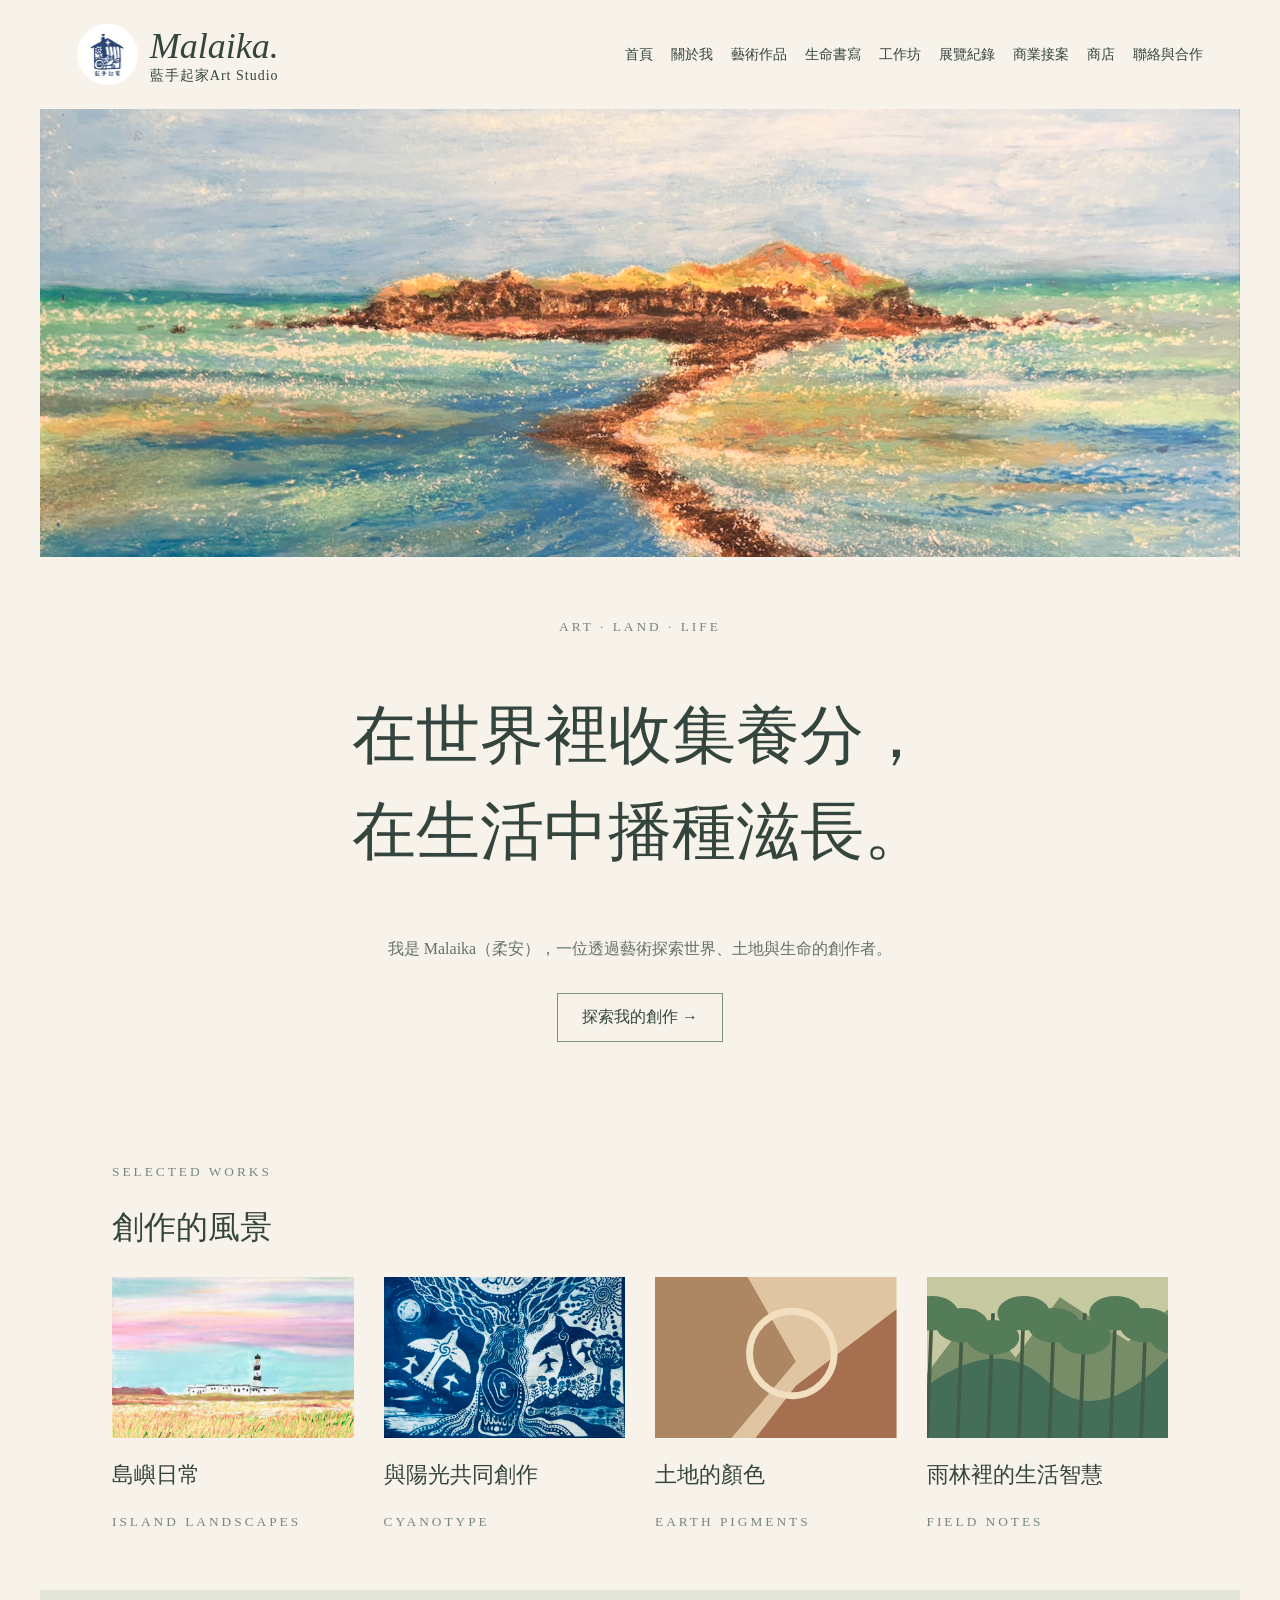
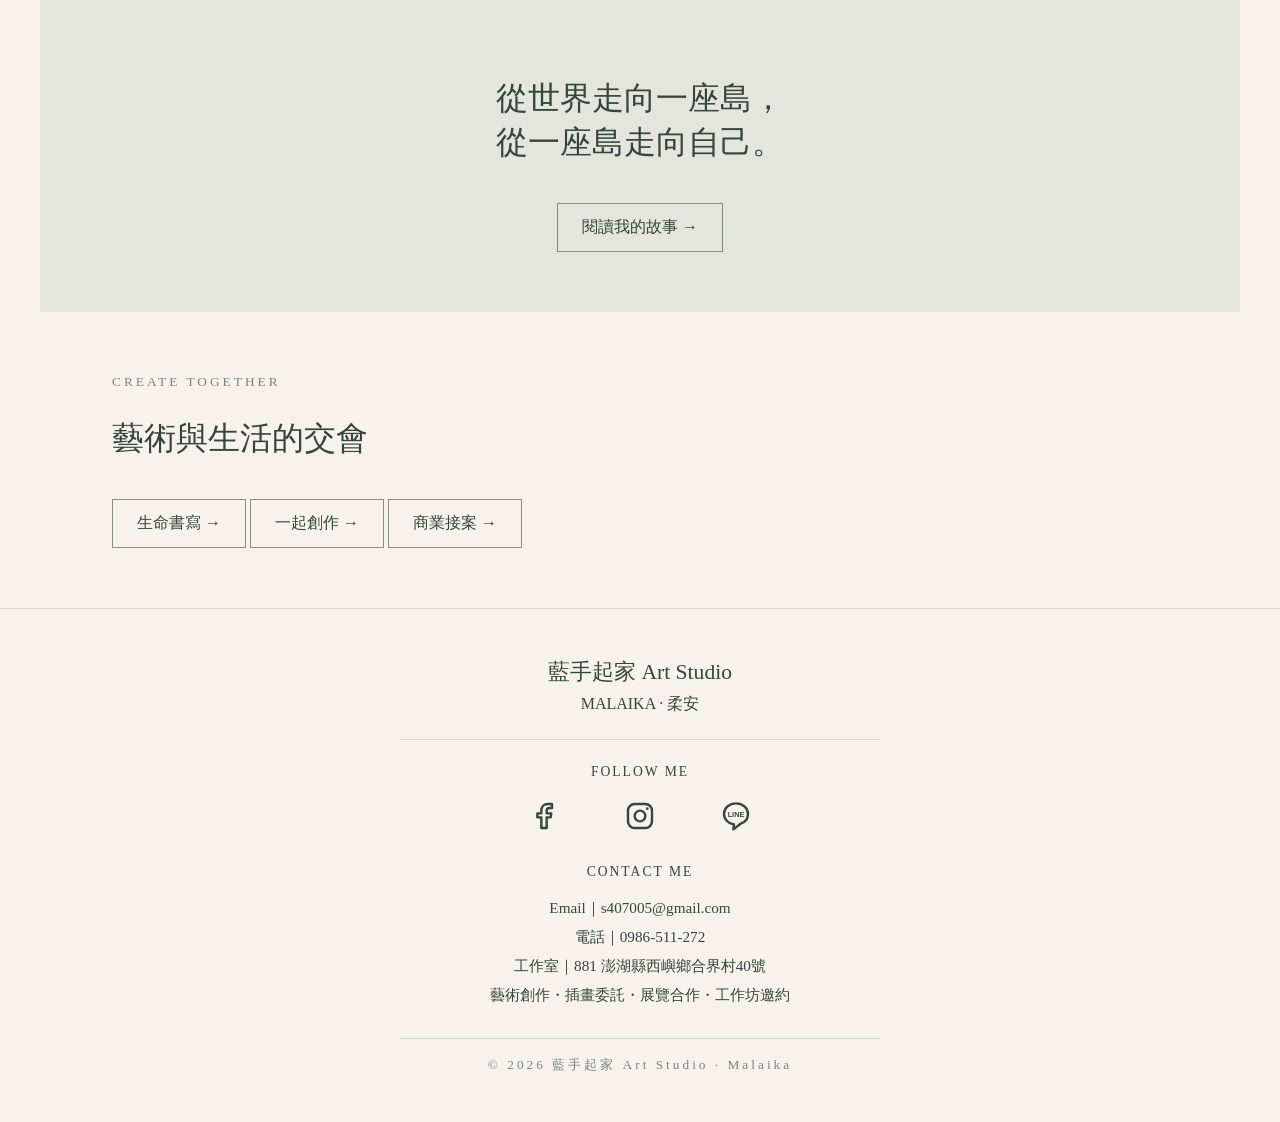
==== index.html @ ec592821 "Align footer social icons and unify outline styling" ====
<!doctype html><html lang="zh-Hant"><meta charset="utf-8"><meta name="viewport" content="width=device-width,initial-scale=1"><title>藍手起家Art Studio｜Malaika 柔安</title><link rel="stylesheet" href="style.css"><header><a class="logo" href="#home" style="display:inline-flex;align-items:center;gap:12px"><span style="width:61px;height:61px;flex:0 0 61px;border-radius:50%;background:white;display:grid;place-items:center"><img alt="藍手起家 Logo" src="[data-uri]" style="width:36px;height:47px;object-fit:contain;border-radius:0;display:block;font-size:0"></span><span>Malaika.<span style="display:block;font-size:14px;font-style:normal;letter-spacing:1px">藍手起家Art Studio</span></span></a><nav id="nav"></nav></header><main id="main"></main><footer style="text-align:center;padding:48px 20px;color:#34463e"><div style="font-size:1.35rem">藍手起家 Art Studio</div><div style="margin:8px 0 24px">MALAIKA · 柔安</div><div style="border-top:1px solid #d5d8cf;max-width:480px;margin:0 auto 24px"></div><div style="letter-spacing:2px;font-size:.85rem">FOLLOW ME</div><div style="display:grid;grid-template-columns:repeat(3,minmax(0,84px));justify-content:center;align-items:center;gap:12px;margin:12px auto 24px"><a href="https://www.facebook.com/traveler.painter" target="_blank" rel="noopener noreferrer" aria-label="Facebook" title="Facebook" style="color:inherit;display:flex;align-items:center;justify-content:center;box-sizing:border-box;width:100%;height:48px;padding:8px"><svg width="32" height="32" viewBox="0 0 24 24" aria-hidden="true" style="display:block;flex:none"><path d="M14 21v-8h3l.5-3H14V8c0-1 .4-2 2-2h2V3h-3c-3 0-5 2-5 5v2H7v3h3v8z" fill="none" stroke="currentColor" stroke-width="1.8" stroke-linejoin="round"/></svg></a><a href="https://www.instagram.com/roann_chen/" target="_blank" rel="noopener noreferrer" aria-label="Instagram" title="Instagram" style="color:inherit;display:flex;align-items:center;justify-content:center;box-sizing:border-box;width:100%;height:48px;padding:8px"><svg width="32" height="32" viewBox="0 0 24 24" aria-hidden="true" style="display:block;flex:none"><rect x="3" y="3" width="18" height="18" rx="5" fill="none" stroke="currentColor" stroke-width="1.8"/><circle cx="12" cy="12" r="4" fill="none" stroke="currentColor" stroke-width="1.8"/><circle cx="17.5" cy="6.5" r="1" fill="currentColor"/></svg></a><a href="https://lin.ee/wRnFi2y" target="_blank" rel="noopener noreferrer" aria-label="LINE" title="LINE" style="color:inherit;display:flex;align-items:center;justify-content:center;box-sizing:border-box;width:100%;height:48px;padding:8px"><svg width="32" height="32" viewBox="0 0 24 24" aria-hidden="true" style="display:block;flex:none"><path d="M21 10.5c0-4.4-4-8-9-8s-9 3.6-9 8c0 4 3.3 7.3 7.5 7.9L10 22l5.5-4.2c3.3-1.2 5.5-4 5.5-7.3Z" fill="none" stroke="currentColor" stroke-width="1.8" stroke-linejoin="round"/><text x="12" y="12.5" text-anchor="middle" font-size="5.5" font-family="Arial,sans-serif" font-weight="bold" fill="currentColor">LINE</text></svg></a></div><div style="letter-spacing:2px;font-size:.85rem;margin-bottom:14px">CONTACT ME</div><div style="line-height:1.9;font-size:.95rem;overflow-wrap:anywhere">Email｜<a style="color:inherit" href="mailto:s407005@gmail.com">s407005@gmail.com</a><br>電話｜<a style="color:inherit" href="tel:+886986511272">0986-511-272</a><br>工作室｜881 澎湖縣西嶼鄉合界村40號<br>藝術創作・插畫委託・展覽合作・工作坊邀約</div><div style="border-top:1px solid #d5d8cf;max-width:480px;margin:28px auto 16px"></div><small>© 2026 藍手起家 Art Studio · Malaika</small></footer><dialog id="viewer"><div class="controls"><button onclick="showPainting(currentPainting-1)">← 上一幅</button><span id="counter"></span><button onclick="showPainting(currentPainting+1)">下一幅 →</button><button onclick="document.getElementById('viewer').close()">關閉 ×</button></div><img id="largePainting" alt="島嶼日常作品"></dialog><script src="content.js"></script><script>

const pages={home:'首頁',about:'關於我',works:'藝術作品',books:'生命書寫',workshops:'工作坊',projects:'展覽紀錄',commercial:'商業接案',shop:'商店',contact:'聯絡與合作'};
let site=null;const seriesData={};const esc=v=>String(v??"").replace(/[&<>"\x27]/g,c=>({"&":"&amp;","<":"&lt;",">":"&gt;",'"':"&quot;","\x27":"&#39;"}[c]));const img=v=>esc(String(v||"").replace(/^\/images\//,"images/"));const paintings=()=>(seriesData[0]?.artworks??site?.artworks)?.filter(a=>a.visible!==false)||islandImages.map((image,i)=>({image,title:i===0?"東吉燈塔":""}));
function art(i){if(seriesData[i]?.cover)return `<img class="island-cover" src="${img(seriesData[i].cover)}" alt="系列封面">`;if(i===0)return `<img class="island-cover" src="${img(paintings()[0]?.image||islandImages[0])}" alt="島嶼日常系列原作：東吉燈塔">`;let b='';if(i===0)b='<rect width="600" height="400" fill="#e4c7a4"/><circle cx="410" cy="105" r="42" fill="#fff0c4"/><path d="M0 180Q160 150 300 180T600 170V400H0Z" fill="#668e99"/><path d="M0 250Q160 205 300 250T600 230V400H0Z" fill="#426d80"/><path d="M0 320Q160 270 300 320T600 300V400H0Z" fill="#24465b"/><path d="M340 200H480M370 225H450M320 260H490M350 295H470" stroke="#e9c49c" stroke-width="6" opacity=".7"/>';if(i===1){b='<rect width="600" height="400" fill="#234b73"/>';for(let k=0;k<8;k++){b+=`<g transform="translate(300 200) rotate(${k*45})" fill="#dce8df"><path d="M0 0Q-20 -80 0 -170" stroke="#dce8df" fill="none" stroke-width="2"/>`;for(let j=1;j<7;j++)b+=`<ellipse cx="-14" cy="${-j*23}" rx="8" ry="22" transform="rotate(-45 -14 ${-j*23})"/><ellipse cx="14" cy="${-j*23}" rx="8" ry="22" transform="rotate(45 14 ${-j*23})"/>`;b+='</g>'}}if(i===2)b='<rect width="600" height="400" fill="#dfc5a2"/><path d="M0 0H230L350 210 190 400H0Z" fill="#ad8763"/><path d="M600 80V400H250L350 270Z" fill="#a66f50"/><circle cx="340" cy="190" r="105" fill="none" stroke="#f1dfbf" stroke-width="17"/>';if(i===3){b='<rect width="600" height="400" fill="#c6c8a0"/><path d="M0 240L120 80 220 200 330 50 500 160 600 80V400H0Z" fill="#778d68"/><path d="M0 270Q180 140 300 260T600 200V400H0Z" fill="#456e58"/>';for(let k=0;k<9;k++)b+=`<path d="M${k*76} 400L${k*76+12} 90" stroke="#425c48" stroke-width="9"/><ellipse cx="${k*76+12}" cy="${90+k%3*30}" rx="65" ry="43" fill="#557c58"/>`;}return `<svg viewBox="0 0 600 400" preserveAspectRatio="xMidYMid slice" role="img" aria-label="示意藝術圖像">${b}</svg>`}
const head=(e,t)=>`<small>${e}</small><h2>${t}</h2>`,entry=(t,d)=>`<div class="entry"><h3>${t}</h3><p>${d}</p></div>`,btn=(p,t)=>`<a class="button" href="#${p}">${t==="上一幅"?"← "+t:t+" →"}</a>`,gallery=()=>`<div class="grid">${works.map((w,i)=>`<a class="tile" href="#work${i}">${art(i)}<h3>${w[0]}</h3><small>${w[1]}</small></a>`).join('')}</div>`;
document.querySelector('#nav').innerHTML=Object.entries(pages).map(([k,v])=>`<a href="#${k}">${v}</a>`).join('');
function render(){let p=location.hash.slice(1)||'home',s='';if(p==='home')s=`<section class="hero"><img src="${img(site?.banner||homeBanner)}" alt="島嶼與潮間帶步道的油畫棒作品" style="display:block;width:100%;height:auto"></section><section class="intro"><small>ART · LAND · LIFE</small><h1>${esc(site?.title||"在世界裡旅行，\n在生活裡生長。").replace(/\n/g,"<br>")}</h1><p>${esc(site?.intro||"我是 Malaika（柔安），一位透過藝術探索世界、土地與生命的創作者。")}</p>${btn('works','探索我的創作')}</section><section>${head('SELECTED WORKS','創作的風景')}${gallery()}</section><section class="story"><h2>從世界走向一座島，<br>從一座島走向自己。</h2>${btn('about','閱讀我的故事')}</section><section>${head('CREATE TOGETHER','藝術與生活的交會')}${btn('books','生命書寫')} ${btn('workshops','一起創作')} ${btn('commercial','商業接案')}</section>`;
else if(p==='work0')s=`<section>${btn('works','返回作品集')}${head('ISLAND LANDSCAPES','島嶼日常')}<p>${esc(seriesData[0]?.description??"以油畫棒與插畫記錄海洋、漁村與日常光景。")}</p><div class="island-grid">${paintings().map((a,i)=>`<button class="painting" onclick="location.hash='painting${i}'" aria-label="放大欣賞作品 ${i+1}"><img src="${img(a.image)}" alt="${esc(a.title||`島嶼日常作品 ${i+1}`)}" loading="lazy"><span>${esc(a.title||String(i+1).padStart(2,'0'))}</span></button>`).join('')}</div>${btn('contact','作品詢問')}</section>`;
else if(/^series[1-3]-\d+$/.test(p)){let [k,j]=p.slice(6).split('-').map(Number),a=seriesData[k]?.artworks?.filter(x=>x.visible!==false)[j];if(!a){location.hash='work'+k;return}s=`<section>${btn('work'+k,'返回作品集')}<div class="hero"><img style="width:100%;max-height:70vh;object-fit:contain" src="${img(a.image)}"></div><h2>${esc(a.title||'藝術作品')}</h2><p>${esc(a.english)}</p>${[['媒材',a.medium],['尺寸',a.size],['年份',a.year],['收藏與租借狀態',a.status],['售價',a.price],['租金',a.rent],['租借說明',a.rentalNote],['作品介紹',a.description]].filter(x=>x[1]).map(x=>`<p>${x[0]}：${esc(x[1])}</p>`).join('')}${btn('contact','作品洽詢')} ${j>0?btn('series'+k+'-'+(j-1),'上一幅'):''} ${j+1<(seriesData[k]?.artworks||[]).filter(x=>x.visible!==false).length?btn('series'+k+'-'+(j+1),'下一幅'):''}</section>`;}
else if(/^painting\d+$/.test(p)){let i=+p.slice(8),a=paintings()[i];if(!a){location.hash='work0';return}s=`<section>${btn('work0','返回島嶼日常')}<div class="hero"><img style="display:block;width:100%;max-height:70vh;object-fit:contain" src="${img(a.image)}" alt="${esc(a.title||'藝術作品')}"></div><h2>${esc(a.title||'島嶼日常作品 '+(i+1))}</h2><p>${esc(a.english)}</p>${[['創作媒材',a.medium],['作品尺寸',a.size],['創作年份',a.year],['收藏與租借狀態',Array.isArray(a.status)?a.status.join(' · '):a.status],['售價',a.price],['租金',a.rent],['租借說明',a.rentalNote]].filter(x=>x[1]).map(x=>`<p><strong>${x[0]}：</strong>${esc(x[1])}</p>`).join('')}${a.description?`<h3>作品介紹</h3><p style="white-space:pre-wrap">${esc(a.description)}</p>`:''}${btn('contact','作品洽詢')} ${i>0?btn('painting'+(i-1),'上一幅'):''} ${i+1<paintings().length?btn('painting'+(i+1),'下一幅'):''}</section>`;}
else if(/^work[0-3]$/.test(p)){let i=+p.slice(-1),w=works[i];s=`<section>${btn('works','返回作品集')}${head(w[1],w[0])}<p>${esc(seriesData[i]?.description??w[2])}</p><div class="island-grid">${(seriesData[i]?.artworks||[]).filter(a=>a.visible!==false).map((a,j)=>`<a class="painting" href="#series${i}-${j}"><img src="${img(a.image)}" alt="${esc(a.title)}"><span>${esc(a.title||"藝術作品")}</span></a>`).join("")}</div>${btn('contact','作品詢問')}</section>`}
else if(p==='works')s=`<section>${head('PORTFOLIO','藝術作品')}${gallery()}</section>`;
else if(p==='about')s=`<section>${head('ABOUT MALAIKA','關於柔安')}<h1>旅行是起點，<br>生活是創作。</h1><p>我是一位插畫家、圖文書作者與藝術創作者。曾經擔任國小老師，也曾在公部門工作。大學畢業後，我開始帶著畫筆旅行，記錄世界各地的風景與文化。</p><p>後來在澎湖生活多年，創作逐漸從向外探索世界，轉向對土地、日常與自身生命的理解。</p><div class="hero">${art(0)}</div>${btn('contact','與我合作')}</section>`;
else if(p==='books')s=`<section>${head('WRITING','生命書寫')}${entry('我沒錢，所以邊畫畫邊旅行','2020 年出版 · 作者')}${entry('西嶼輪普——歡迎光臨人間旅行社','已出版 · 插畫繪者')}${entry('那些旅行不曾教會我的，澎湖教會了','籌備中 · 暫定書名')}${entry('婆羅洲本南族田野圖文計畫','籌備中 · 雨林、文化與生活智慧。')}</section>`;
else if(p==='workshops')s=`<section>${head('WORKSHOPS','藝術工作坊')}<div class="grid"><div>${art(1)}${entry('藍曬','與陽光、植物共同創作。')}</div><div>${art(2)}${entry('礦物染','探索土地的色彩。')}</div></div>${entry('藝術與自由書寫','透過藝術進行自我探索。')}${btn('contact','課程邀約')}</section>`;
else if(p==='projects')s=`<section>${head('EXHIBITIONS','展覽紀錄')}${entry('澎湖的房間','油畫棒、生命書寫與空間裝置。')}${entry('大風吹生活節 × 藍手起家創作展','藍曬與地方生活。')}</section>`;
else if(p==='commercial')s=`<section>${head('COMMERCIAL PORTFOLIO','商業接案')}<p>透過插畫與視覺創作，將不同品牌、地方文化與故事轉化為圖像。</p><div class="grid">${['書籍與出版插畫','地方文化與視覺設計','品牌與客製插畫'].map(t=>`<div class="entry"><small>PORTFOLIO</small><h3>${t}</h3><p>正式案例與作品照片待補充。</p></div>`).join('')}</div>${btn('contact','商業合作邀約')}</section>`;
else if(p==='shop')s=`<section>${head('SHOP','把藝術帶回生活')}<div class="grid">${['2027 澎湖日常月曆','澎湖的12片海 明信片','圖文書','自然媒材作品'].map((t,i)=>`<div>${i===3?art(1):'<div class="entry">商品照片待補充</div>'}<h3>${t}</h3>${btn('contact','購買詢問')}</div>`).join('')}</div><p>展示模式，尚未串接訂購及付款。</p></section>`;
else if(p==='contact')s=`<section>${head('CONTACT','讓我們一起創造')}<p>歡迎插畫委託、出版合作、展覽邀請及工作坊邀約。</p><form id="form"><label>姓名或單位<input required name="name"></label><label>Email<input required type="email" name="email"></label><label>合作內容<textarea required rows="5" name="message"></textarea></label><button class="button">預覽訊息</button></form><p id="result" role="status"></p><p class="note">試用表單不會傳送或儲存資料。</p></section>`;
else {location.hash='home';return}document.querySelector('#main').innerHTML=s;if(/^(painting\d+|series[1-3]-\d+)$/.test(p))setupArtworkZoom(document.querySelector('#main .hero img'));let f=document.querySelector('#form');if(f)f.onsubmit=e=>{e.preventDefault();document.querySelector('#result').textContent='預覽完成，尚未連接寄信服務。'};window.scrollTo(0,0)}
let currentPainting=0;function showPainting(i){currentPainting=(i+islandImages.length)%islandImages.length;document.getElementById('largePainting').src=islandImages[currentPainting];document.getElementById('counter').textContent=(currentPainting+1)+' / '+islandImages.length;let d=document.getElementById('viewer');if(!d.open)d.showModal();}document.addEventListener('keydown',e=>{if(document.getElementById('viewer').open){if(e.key==='ArrowLeft')showPainting(currentPainting-1);if(e.key==='ArrowRight')showPainting(currentPainting+1);}});window.addEventListener('hashchange',render);render();fetch('data/site.json',{cache:'no-cache'}).then(r=>{if(!r.ok)throw Error('data');return r.json()}).then(d=>{site=d;render()}).catch(()=>{});

Promise.all([0,1,2,3].map(i=>fetch('data/series-'+i+'.json',{cache:'no-store'}).then(r=>{if(!r.ok)throw Error('series '+i);return r.json()}).then(d=>{seriesData[i]=d}).catch(()=>{}))).then(render);

function setupArtworkZoom(image){
 if(!image)return;
 const hero=image.parentElement;
 const frame=document.createElement('div');
 frame.style.cssText='position:relative;display:inline-block;max-width:100%;vertical-align:top;line-height:0;';
 hero.style.textAlign='center';
 hero.insertBefore(frame,image);frame.appendChild(image);
 image.style.cssText='display:block;width:auto;height:auto;max-width:100%;max-height:70vh;object-fit:contain;cursor:zoom-in;';
 const lens=document.createElement('div');
 lens.setAttribute('aria-hidden','true');
 lens.style.cssText='display:none;position:absolute;pointer-events:none;border-radius:50%;border:2px solid white;box-shadow:0 2px 12px #0005;z-index:2;background-repeat:no-repeat;box-sizing:border-box;';
 frame.appendChild(lens);
 const hint=document.createElement('p');hint.style.cssText='font-size:.85rem;text-align:center;margin:.6rem 0;color:inherit;';hint.textContent='⌕ 移動游標查看細節・觸控螢幕可點按放大';hero.after(hint);
 function hide(){lens.style.display='none';}
 function move(e){
  if(e.pointerType==='touch')return;
  const r=image.getBoundingClientRect();if(!image.complete||!image.naturalWidth||!r.width||!r.height)return;
  const x=e.clientX-r.left,y=e.clientY-r.top;if(x<0||y<0||x>r.width||y>r.height){hide();return;}
  const size=Math.min(180,r.width,r.height),z=2.5;
  const lx=Math.max(0,Math.min(r.width-size,x-size/2)),ly=Math.max(0,Math.min(r.height-size,y-size/2));
  lens.style.width=lens.style.height=size+'px';lens.style.left=lx+'px';lens.style.top=ly+'px';
  lens.style.backgroundImage='url('+JSON.stringify(image.currentSrc||image.src)+')';
  lens.style.backgroundSize=r.width*z+'px '+r.height*z+'px';
  lens.style.backgroundPosition=(size/2-x*z)+'px '+(size/2-y*z)+'px';lens.style.display='block';
 }
 image.addEventListener('pointermove',move);image.addEventListener('pointerleave',hide);
 image.addEventListener('pointercancel',hide);
 image.addEventListener('click',()=>{if(!matchMedia('(hover: none), (pointer: coarse)').matches)return;
  const d=document.createElement('dialog');d.style.cssText='padding:12px;max-width:96vw;max-height:94vh;overflow:auto;border:0;background:#fff;';
  const close=document.createElement('button');close.textContent='關閉 ×';close.style.cssText='position:sticky;top:0;display:block;margin:0 0 8px auto;z-index:1;';
  const full=document.createElement('img');full.src=image.currentSrc||image.src;full.alt=image.alt;full.style.cssText='display:block;width:200vw;max-width:none;height:auto;';
  d.append(close,full);document.body.appendChild(d);close.onclick=()=>d.close();d.addEventListener('close',()=>d.remove(),{once:true});d.showModal();
 });
}

</script></html>
---- style.css ----
*{box-sizing:border-box}body{margin:0;background:#f7f3eb;color:#34453e;font-family:Georgia,"Noto Serif TC",serif}header{display:flex;align-items:center;justify-content:space-between;padding:24px 6%;flex-wrap:wrap;gap:20px}a{color:inherit;text-decoration:none}nav{display:flex;gap:18px;flex-wrap:wrap;font-size:14px}nav a:hover{color:#a77b5d} .logo{font-size:36px;font-style:italic}main{max-width:1200px;margin:auto}section{padding:60px 6%}h1{font-size:clamp(32px,5vw,64px);font-weight:400;line-height:1.5}h2{font-size:32px;font-weight:400}p{line-height:2;color:#63716a}small{letter-spacing:3px;color:#78877a}.hero{padding:0;position:relative}.hero svg{width:100%;height:clamp(260px,45vw,510px);display:block}.intro{text-align:center}.button{display:inline-block;border:1px solid #82917f;padding:13px 24px;margin-top:12px;background:transparent;color:inherit;cursor:pointer;font:inherit}.grid{display:grid;grid-template-columns:repeat(auto-fit,minmax(240px,1fr));gap:30px}.tile{cursor:pointer}.tile svg{width:100%;display:block;aspect-ratio:3/2}.tile h3{font-weight:400;font-size:22px}.story{background:#e4e6dc;text-align:center}.entry{padding:24px 0;border-bottom:1px solid #d7d6ca}.entry h3{font-weight:400;font-size:24px}.note{font-size:12px;color:#78877a}footer{text-align:center;padding:40px;border-top:1px solid #d7d6ca}input,textarea{display:block;width:100%;max-width:650px;padding:14px;margin:8px 0 20px;border:1px solid #aab3a6;background:transparent;font:inherit}label{display:block}button:hover,.button:hover{background:#e1e5d9} @media(max-width:600px){header{padding:20px}nav{gap:12px}section{padding:36px 6%}}
 .island-cover{width:100%;display:block;object-fit:contain}.hero .island-cover{max-height:650px;background:#f7f3eb}.tile .island-cover{aspect-ratio:3/2;object-fit:cover;object-position:center 80%}.island-grid{display:grid;grid-template-columns:repeat(3,minmax(0,1fr));gap:30px}.painting{border:0;background:none;padding:0;text-align:left;cursor:zoom-in;color:inherit}.painting img{width:100%;display:block;aspect-ratio:1;object-fit:contain}.painting span{display:block;font-size:12px;letter-spacing:2px;margin-top:10px}dialog{border:0;background:#171c1b;color:white;width:min(96vw,1000px);max-height:96vh;padding:15px}dialog::backdrop{background:#111d}dialog img{display:block;max-width:100%;max-height:78vh;margin:auto;object-fit:contain}dialog .controls{display:flex;justify-content:space-between;align-items:center;padding:8px}dialog button{background:transparent;color:white;border:1px solid #aaa;padding:10px;cursor:pointer}@media(max-width:700px){.island-grid{grid-template-columns:repeat(2,minmax(0,1fr));gap:15px}}
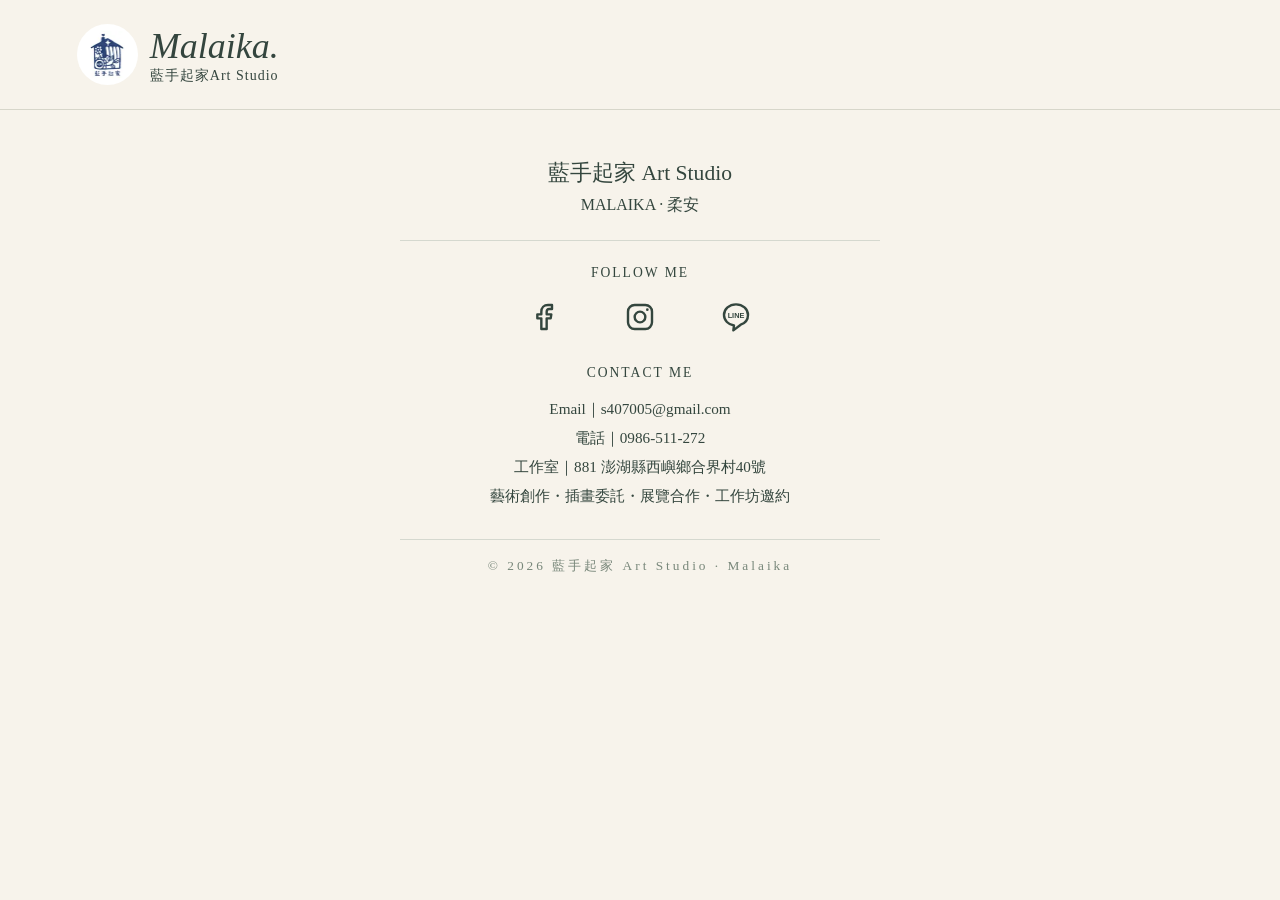
==== commit b4321361: "Add calendar gallery, month thumbnails, zoom and mobile navigation" ====
--- a/index.html
+++ b/index.html
@@ -5,6 +5,27 @@
 function art(i){if(seriesData[i]?.cover)return `<img class="island-cover" src="${img(seriesData[i].cover)}" alt="系列封面">`;if(i===0)return `<img class="island-cover" src="${img(paintings()[0]?.image||islandImages[0])}" alt="島嶼日常系列原作：東吉燈塔">`;let b='';if(i===0)b='<rect width="600" height="400" fill="#e4c7a4"/><circle cx="410" cy="105" r="42" fill="#fff0c4"/><path d="M0 180Q160 150 300 180T600 170V400H0Z" fill="#668e99"/><path d="M0 250Q160 205 300 250T600 230V400H0Z" fill="#426d80"/><path d="M0 320Q160 270 300 320T600 300V400H0Z" fill="#24465b"/><path d="M340 200H480M370 225H450M320 260H490M350 295H470" stroke="#e9c49c" stroke-width="6" opacity=".7"/>';if(i===1){b='<rect width="600" height="400" fill="#234b73"/>';for(let k=0;k<8;k++){b+=`<g transform="translate(300 200) rotate(${k*45})" fill="#dce8df"><path d="M0 0Q-20 -80 0 -170" stroke="#dce8df" fill="none" stroke-width="2"/>`;for(let j=1;j<7;j++)b+=`<ellipse cx="-14" cy="${-j*23}" rx="8" ry="22" transform="rotate(-45 -14 ${-j*23})"/><ellipse cx="14" cy="${-j*23}" rx="8" ry="22" transform="rotate(45 14 ${-j*23})"/>`;b+='</g>'}}if(i===2)b='<rect width="600" height="400" fill="#dfc5a2"/><path d="M0 0H230L350 210 190 400H0Z" fill="#ad8763"/><path d="M600 80V400H250L350 270Z" fill="#a66f50"/><circle cx="340" cy="190" r="105" fill="none" stroke="#f1dfbf" stroke-width="17"/>';if(i===3){b='<rect width="600" height="400" fill="#c6c8a0"/><path d="M0 240L120 80 220 200 330 50 500 160 600 80V400H0Z" fill="#778d68"/><path d="M0 270Q180 140 300 260T600 200V400H0Z" fill="#456e58"/>';for(let k=0;k<9;k++)b+=`<path d="M${k*76} 400L${k*76+12} 90" stroke="#425c48" stroke-width="9"/><ellipse cx="${k*76+12}" cy="${90+k%3*30}" rx="65" ry="43" fill="#557c58"/>`;}return `<svg viewBox="0 0 600 400" preserveAspectRatio="xMidYMid slice" role="img" aria-label="示意藝術圖像">${b}</svg>`}
 const head=(e,t)=>`<small>${e}</small><h2>${t}</h2>`,entry=(t,d)=>`<div class="entry"><h3>${t}</h3><p>${d}</p></div>`,btn=(p,t)=>`<a class="button" href="#${p}">${t==="上一幅"?"← "+t:t+" →"}</a>`,gallery=()=>`<div class="grid">${works.map((w,i)=>`<a class="tile" href="#work${i}">${art(i)}<h3>${w[0]}</h3><small>${w[1]}</small></a>`).join('')}</div>`;
 document.querySelector('#nav').innerHTML=Object.entries(pages).map(([k,v])=>`<a href="#${k}">${v}</a>`).join('');
+
+let shopProducts=[],postcardCover='',shopSeries={},cart={};try{cart=JSON.parse(localStorage.getItem('malaika-cart')||'{}')||{}}catch(e){}
+const available=p=>p.status==='販售中'&&(p.stock==null||p.stock>0);
+const shopList=()=>shopProducts.filter(p=>p.status!=='下架');
+function changeCart(id,delta){const p=shopProducts.find(p=>p.id===id);if(!p)return;let n=Math.max(0,(Number(cart[id])||0)+delta);if(delta>0&&(!available(p)||n>(p.stock??999)))return;if(n)cart[id]=n;else delete cart[id];try{localStorage.setItem('malaika-cart',JSON.stringify(cart))}catch(e){}render();}
+const cartCount=()=>shopList().reduce((n,p)=>n+(Number(cart[p.id])||0),0);
+const cartLink=()=>btn('cart','購物車（'+cartCount()+'）');
+const shopPhoto=p=>(p.calendarCover||p.images?.[0])?'<img loading="lazy" style="width:100%;aspect-ratio:1.2;object-fit:contain" src="'+img(p.calendarCover||p.images[0])+'" alt="'+esc(p.title)+'">':'<div class="entry">商品照片待上傳</div>';
+const shopButton=p=>available(p)?'<button class="button" data-add="'+esc(p.id)+'">加入購物車</button>':'<p>暫無庫存</p>';
+const categoryTitle=c=>c==='澎湖12片海 明信片'?'澎湖的12片海 明信片':c;
+const categoryRoute=c=>'shop-category-'+encodeURIComponent(c);
+function shopPage(){const categories=[...new Set([...Object.keys(shopSeries),...shopList().map(p=>p.category||'其他商品')])];return '<section>'+head('SHOP','把藝術帶回生活')+cartLink()+'<div class="grid">'+categories.map(c=>{const p=shopList().find(p=>p.category===c);const cover=shopSeries[c]?.cover||p?.images?.[0];return '<a class="tile" href="#'+categoryRoute(c)+'"><h3>'+esc(categoryTitle(c))+'</h3>'+(cover?'<img style="width:100%;height:auto;display:block" src="'+esc(cover)+'" alt="'+esc(categoryTitle(c))+'">':'<p>即將推出</p>')+'<p>瀏覽系列 →</p></a>'}).join('')+'</div></section>'}
+function categoryPage(c){return '<section>'+btn('shop','返回商店')+' '+cartLink()+head('COLLECTION',esc(categoryTitle(c)))+'<p>'+esc(shopSeries[c]?.description||'')+'</p>'+'<div class="grid">'+shopList().filter(p=>(p.category||'其他商品')===c).map(p=>'<article><a href="#product-'+encodeURIComponent(p.id)+'">'+shopPhoto(p)+'<h3>'+esc(p.title)+'</h3></a><p>NT$ '+esc(p.price)+'</p>'+shopButton(p)+'</article>').join('')+'</div></section>'}
+function productNav(p){const list=shopList().filter(x=>x.category===p.category),i=list.findIndex(x=>x.id===p.id);const link=(x,label)=>x?'<a class="button" href="#product-'+encodeURIComponent(x.id)+'">'+label+'</a>':'<span aria-disabled="true" style="opacity:.35">'+label+'</span>';return '<nav aria-label="商品切換" style="display:flex;justify-content:space-between;align-items:center;gap:12px;margin:24px 0">'+link(list[i-1],'← 上一件')+'<span style="font-size:.9em">'+(i+1)+' / '+list.length+'</span>'+link(list[i+1],'下一件 →')+'</nav>'}
+function calendarPictures(p){return [{label:'封面',src:p.calendarCover||p.images?.[0]},...Array.from({length:12},(_,i)=>({label:(i+1)+'月',src:p['month'+(i+1)]})),...(p.images||[]).filter((x,i)=>p.calendarCover||i>0).map((src,i)=>({label:'商品照片 '+(i+1),src}))].filter(x=>x.src)}
+function calendarPage(p){const pics=calendarPictures(p),months=pics.filter(x=>/^\\d+月$/.test(x.label));return '<section>'+btn(categoryRoute(p.category),'返回商品系列')+' '+cartLink()+'<style>.cal-layout{display:grid;grid-template-columns:minmax(0,3fr) minmax(0,2fr);gap:32px;align-items:start}.cal-thumbs{display:flex;overflow-x:auto;gap:8px;padding:8px 0}.cal-thumbs button{flex:0 0 76px;background:transparent;border:1px solid #b5bcb2;color:inherit;padding:4px;cursor:pointer}.cal-thumbs button[aria-current=true]{border:2px solid #34483f}.cal-thumbs img{width:100%;height:76px;object-fit:contain}.cal-months{display:grid;grid-template-columns:repeat(3,minmax(0,1fr));gap:16px}.cal-months button{background:none;border:0;color:inherit;cursor:pointer}.cal-months img{width:100%;height:auto}.cal-main{width:100%;max-height:70vh;object-fit:contain;display:block;cursor:zoom-in}.cal-controls{display:flex;justify-content:space-between;align-items:center;gap:8px;margin:12px 0}@media(max-width:700px){.cal-layout{grid-template-columns:1fr}.cal-months{grid-template-columns:repeat(2,minmax(0,1fr))}}</style><div class="cal-layout"><div id="cal-gallery">'+(pics.length?'<div class="hero" id="cal-frame"><img id="cal-main" class="cal-main" src="'+img(pics[0].src)+'" alt="'+esc(pics[0].label)+'"></div><div class="cal-controls"><button class="button" id="cal-prev">←</button><span id="cal-counter"></span><button class="button" id="cal-next">→</button></div><button class="button" id="cal-full">全螢幕瀏覽</button><div class="cal-thumbs">'+pics.map((x,i)=>'<button data-cal="'+i+'"><img loading="lazy" src="'+img(x.src)+'" alt=""><span>'+esc(x.label)+'</span></button>').join('')+'</div>':'<p>月曆照片待上傳</p>')+'</div><div><h2>'+esc(p.title)+'</h2><p style="white-space:pre-wrap">'+esc(p.description)+'</p>'+[['尺寸',p.size],['材質',p.medium],['紙質',p.paper],['裝訂方式',p.binding]].filter(x=>x[1]).map(x=>'<p>'+x[0]+'：'+esc(x[1])+'</p>').join('')+'<h3>NT$ '+esc(p.price)+'</h3>'+shopButton(p)+'</div></div>'+(months.length?'<h2 style="text-align:center;margin-top:48px">一年十二景</h2><p style="text-align:center">12個月份，12幅島嶼風景</p><div class="cal-months">'+months.map(x=>'<button data-cal="'+pics.indexOf(x)+'" data-cal-scroll><img loading="lazy" src="'+img(x.src)+'" alt="'+esc(x.label)+'"><span>'+esc(x.label)+'</span></button>').join('')+'</div>':'')+'</section>'}
+function setupCalendar(p){const pics=calendarPictures(p),image=document.getElementById('cal-main');if(!image)return;let i=0,start=null;const prev=document.getElementById('cal-prev'),next=document.getElementById('cal-next');function show(n){i=Math.max(0,Math.min(pics.length-1,n));image.src=String(pics[i].src).replace(/^\\/images\\//,'images/');image.alt=pics[i].label;document.getElementById('cal-counter').textContent=pics[i].label+' · '+(i+1)+' / '+pics.length;prev.disabled=i===0;next.disabled=i===pics.length-1;document.querySelectorAll('.cal-thumbs [data-cal]').forEach(b=>b.setAttribute('aria-current',String(+b.dataset.cal===i)));}prev.onclick=()=>show(i-1);next.onclick=()=>show(i+1);document.querySelectorAll('[data-cal]').forEach(b=>b.onclick=()=>{show(+b.dataset.cal);if(b.hasAttribute('data-cal-scroll'))document.getElementById('cal-gallery').scrollIntoView({behavior:'smooth'})});image.addEventListener('touchstart',e=>{start=e.changedTouches[0].clientX},{passive:true});image.addEventListener('touchend',e=>{if(start!==null){const dx=e.changedTouches[0].clientX-start;if(Math.abs(dx)>45)show(i+(dx<0?1:-1));start=null}},{passive:true});setupArtworkZoom(image);document.getElementById('cal-full').onclick=()=>{const d=document.createElement('dialog'),close=document.createElement('button'),full=document.createElement('img');d.style.cssText='max-width:96vw;max-height:94vh;padding:12px;overflow:auto';close.textContent='關閉 ×';full.src=image.src;full.alt=image.alt;full.style.cssText='display:block;max-width:90vw;max-height:82vh;object-fit:contain';d.append(close,full);document.body.append(d);close.onclick=()=>d.close();d.addEventListener('close',()=>d.remove(),{once:true});d.showModal()};show(0)}
+function productPage(id){const p=shopList().find(p=>p.id===id);if(!p)return shopPage();if(p.category==='2027月曆')return calendarPage(p);return '<section>'+btn(categoryRoute(p.category||'其他商品'),'返回商品系列')+' '+cartLink()+productNav(p)+'<div class="hero">'+shopPhoto(p)+'</div>'+ (p.images||[]).slice(1).map(x=>'<img style="max-width:100%" src="'+img(x)+'" alt="'+esc(p.title)+'">').join('')+'<h2>'+esc(p.title)+'</h2><p>'+esc(p.description)+'</p>'+[['尺寸',p.size],['材質',p.medium],['紙質',p.paper]].filter(x=>x[1]).map(x=>'<p>'+x[0]+'：'+esc(x[1])+'</p>').join('')+'<h3>NT$ '+esc(p.price)+'</h3>'+shopButton(p)+productNav(p)+'</section>'}
+function cartPage(){const items=shopList().filter(p=>cart[p.id]>0),subtotal=items.reduce((n,p)=>n+p.price*cart[p.id],0);return '<section>'+head('CART','購物車')+btn('shop','繼續購物')+(items.length?items.map(p=>'<div class="entry"><h3>'+esc(p.title)+'</h3><p>NT$ '+esc(p.price)+' × '+esc(cart[p.id])+'</p><button class="button" data-minus="'+esc(p.id)+'">−</button> <button class="button" data-add="'+esc(p.id)+'">＋</button></div>').join('')+'<p>商品小計：NT$ '+subtotal+'</p><p>運費：NT$ 60</p><h3>合計：NT$ '+(subtotal+60)+'</h3><button class="button" disabled>綠界結帳（尚未開通）</button><p>目前尚未開放付款，購物車不會成立訂單。</p>':'<p>購物車目前沒有商品。</p>')+'</section>'}
+document.addEventListener('click',e=>{const b=e.target.closest('[data-add],[data-minus]');if(b)changeCart(b.dataset.add||b.dataset.minus,b.dataset.add?1:-1)});
+
 function render(){let p=location.hash.slice(1)||'home',s='';if(p==='home')s=`<section class="hero"><img src="${img(site?.banner||homeBanner)}" alt="島嶼與潮間帶步道的油畫棒作品" style="display:block;width:100%;height:auto"></section><section class="intro"><small>ART · LAND · LIFE</small><h1>${esc(site?.title||"在世界裡旅行，\n在生活裡生長。").replace(/\n/g,"<br>")}</h1><p>${esc(site?.intro||"我是 Malaika（柔安），一位透過藝術探索世界、土地與生命的創作者。")}</p>${btn('works','探索我的創作')}</section><section>${head('SELECTED WORKS','創作的風景')}${gallery()}</section><section class="story"><h2>從世界走向一座島，<br>從一座島走向自己。</h2>${btn('about','閱讀我的故事')}</section><section>${head('CREATE TOGETHER','藝術與生活的交會')}${btn('books','生命書寫')} ${btn('workshops','一起創作')} ${btn('commercial','商業接案')}</section>`;
 else if(p==='work0')s=`<section>${btn('works','返回作品集')}${head('ISLAND LANDSCAPES','島嶼日常')}<p>${esc(seriesData[0]?.description??"以油畫棒與插畫記錄海洋、漁村與日常光景。")}</p><div class="island-grid">${paintings().map((a,i)=>`<button class="painting" onclick="location.hash='painting${i}'" aria-label="放大欣賞作品 ${i+1}"><img src="${img(a.image)}" alt="${esc(a.title||`島嶼日常作品 ${i+1}`)}" loading="lazy"><span>${esc(a.title||String(i+1).padStart(2,'0'))}</span></button>`).join('')}</div>${btn('contact','作品詢問')}</section>`;
 else if(/^series[1-3]-\d+$/.test(p)){let [k,j]=p.slice(6).split('-').map(Number),a=seriesData[k]?.artworks?.filter(x=>x.visible!==false)[j];if(!a){location.hash='work'+k;return}s=`<section>${btn('work'+k,'返回作品集')}<div class="hero"><img style="width:100%;max-height:70vh;object-fit:contain" src="${img(a.image)}"></div><h2>${esc(a.title||'藝術作品')}</h2><p>${esc(a.english)}</p>${[['媒材',a.medium],['尺寸',a.size],['年份',a.year],['收藏與租借狀態',a.status],['售價',a.price],['租金',a.rent],['租借說明',a.rentalNote],['作品介紹',a.description]].filter(x=>x[1]).map(x=>`<p>${x[0]}：${esc(x[1])}</p>`).join('')}${btn('contact','作品洽詢')} ${j>0?btn('series'+k+'-'+(j-1),'上一幅'):''} ${j+1<(seriesData[k]?.artworks||[]).filter(x=>x.visible!==false).length?btn('series'+k+'-'+(j+1),'下一幅'):''}</section>`;}
@@ -16,9 +37,12 @@
 else if(p==='workshops')s=`<section>${head('WORKSHOPS','藝術工作坊')}<div class="grid"><div>${art(1)}${entry('藍曬','與陽光、植物共同創作。')}</div><div>${art(2)}${entry('礦物染','探索土地的色彩。')}</div></div>${entry('藝術與自由書寫','透過藝術進行自我探索。')}${btn('contact','課程邀約')}</section>`;
 else if(p==='projects')s=`<section>${head('EXHIBITIONS','展覽紀錄')}${entry('澎湖的房間','油畫棒、生命書寫與空間裝置。')}${entry('大風吹生活節 × 藍手起家創作展','藍曬與地方生活。')}</section>`;
 else if(p==='commercial')s=`<section>${head('COMMERCIAL PORTFOLIO','商業接案')}<p>透過插畫與視覺創作，將不同品牌、地方文化與故事轉化為圖像。</p><div class="grid">${['書籍與出版插畫','地方文化與視覺設計','品牌與客製插畫'].map(t=>`<div class="entry"><small>PORTFOLIO</small><h3>${t}</h3><p>正式案例與作品照片待補充。</p></div>`).join('')}</div>${btn('contact','商業合作邀約')}</section>`;
-else if(p==='shop')s=`<section>${head('SHOP','把藝術帶回生活')}<div class="grid">${['2027 澎湖日常月曆','澎湖的12片海 明信片','圖文書','自然媒材作品'].map((t,i)=>`<div>${i===3?art(1):'<div class="entry">商品照片待補充</div>'}<h3>${t}</h3>${btn('contact','購買詢問')}</div>`).join('')}</div><p>展示模式，尚未串接訂購及付款。</p></section>`;
+else if(p==='shop')s=shopPage();
+else if(p.startsWith('shop-category-'))s=categoryPage(decodeURIComponent(p.slice(14)));
+else if(p==='cart')s=cartPage();
+else if(p.startsWith('product-'))s=productPage(decodeURIComponent(p.slice(8)));
 else if(p==='contact')s=`<section>${head('CONTACT','讓我們一起創造')}<p>歡迎插畫委託、出版合作、展覽邀請及工作坊邀約。</p><form id="form"><label>姓名或單位<input required name="name"></label><label>Email<input required type="email" name="email"></label><label>合作內容<textarea required rows="5" name="message"></textarea></label><button class="button">預覽訊息</button></form><p id="result" role="status"></p><p class="note">試用表單不會傳送或儲存資料。</p></section>`;
-else {location.hash='home';return}document.querySelector('#main').innerHTML=s;if(/^(painting\d+|series[1-3]-\d+)$/.test(p))setupArtworkZoom(document.querySelector('#main .hero img'));let f=document.querySelector('#form');if(f)f.onsubmit=e=>{e.preventDefault();document.querySelector('#result').textContent='預覽完成，尚未連接寄信服務。'};window.scrollTo(0,0)}
+else {location.hash='home';return}document.querySelector('#main').innerHTML=s;if(/^(painting\d+|series[1-3]-\d+)$/.test(p))setupArtworkZoom(document.querySelector('#main .hero img'));if(p.startsWith('product-')){const product=shopList().find(x=>x.id===decodeURIComponent(p.slice(8)));if(product?.category==='2027月曆')setupCalendar(product);}let f=document.querySelector('#form');if(f)f.onsubmit=e=>{e.preventDefault();document.querySelector('#result').textContent='預覽完成，尚未連接寄信服務。'};window.scrollTo(0,0)}
 let currentPainting=0;function showPainting(i){currentPainting=(i+islandImages.length)%islandImages.length;document.getElementById('largePainting').src=islandImages[currentPainting];document.getElementById('counter').textContent=(currentPainting+1)+' / '+islandImages.length;let d=document.getElementById('viewer');if(!d.open)d.showModal();}document.addEventListener('keydown',e=>{if(document.getElementById('viewer').open){if(e.key==='ArrowLeft')showPainting(currentPainting-1);if(e.key==='ArrowRight')showPainting(currentPainting+1);}});window.addEventListener('hashchange',render);render();fetch('data/site.json',{cache:'no-cache'}).then(r=>{if(!r.ok)throw Error('data');return r.json()}).then(d=>{site=d;render()}).catch(()=>{});
 
 Promise.all([0,1,2,3].map(i=>fetch('data/series-'+i+'.json',{cache:'no-store'}).then(r=>{if(!r.ok)throw Error('series '+i);return r.json()}).then(d=>{seriesData[i]=d}).catch(()=>{}))).then(render);
@@ -58,4 +82,5 @@
  });
 }
 
+Promise.all(['data/shop.json','data/shop-calendar.json'].map(path=>fetch(path,{cache:'no-store'}).then(r=>{if(!r.ok)throw Error(path);return r.json()}).catch(()=>null))).then(([a,b])=>{const c='澎湖12片海 明信片',k='2027月曆';shopSeries={[c]:{cover:a?.postcardCover,description:a?.description},[k]:{cover:b?.cover,description:b?.description}};shopProducts=[...(a?.products||[]).map(p=>({...p,category:c})),...(b?.products||[]).map(p=>({...p,price:p.salePrice>0&&p.salePrice<p.price?p.salePrice:p.price,category:k}))];render()});
 </script></html>
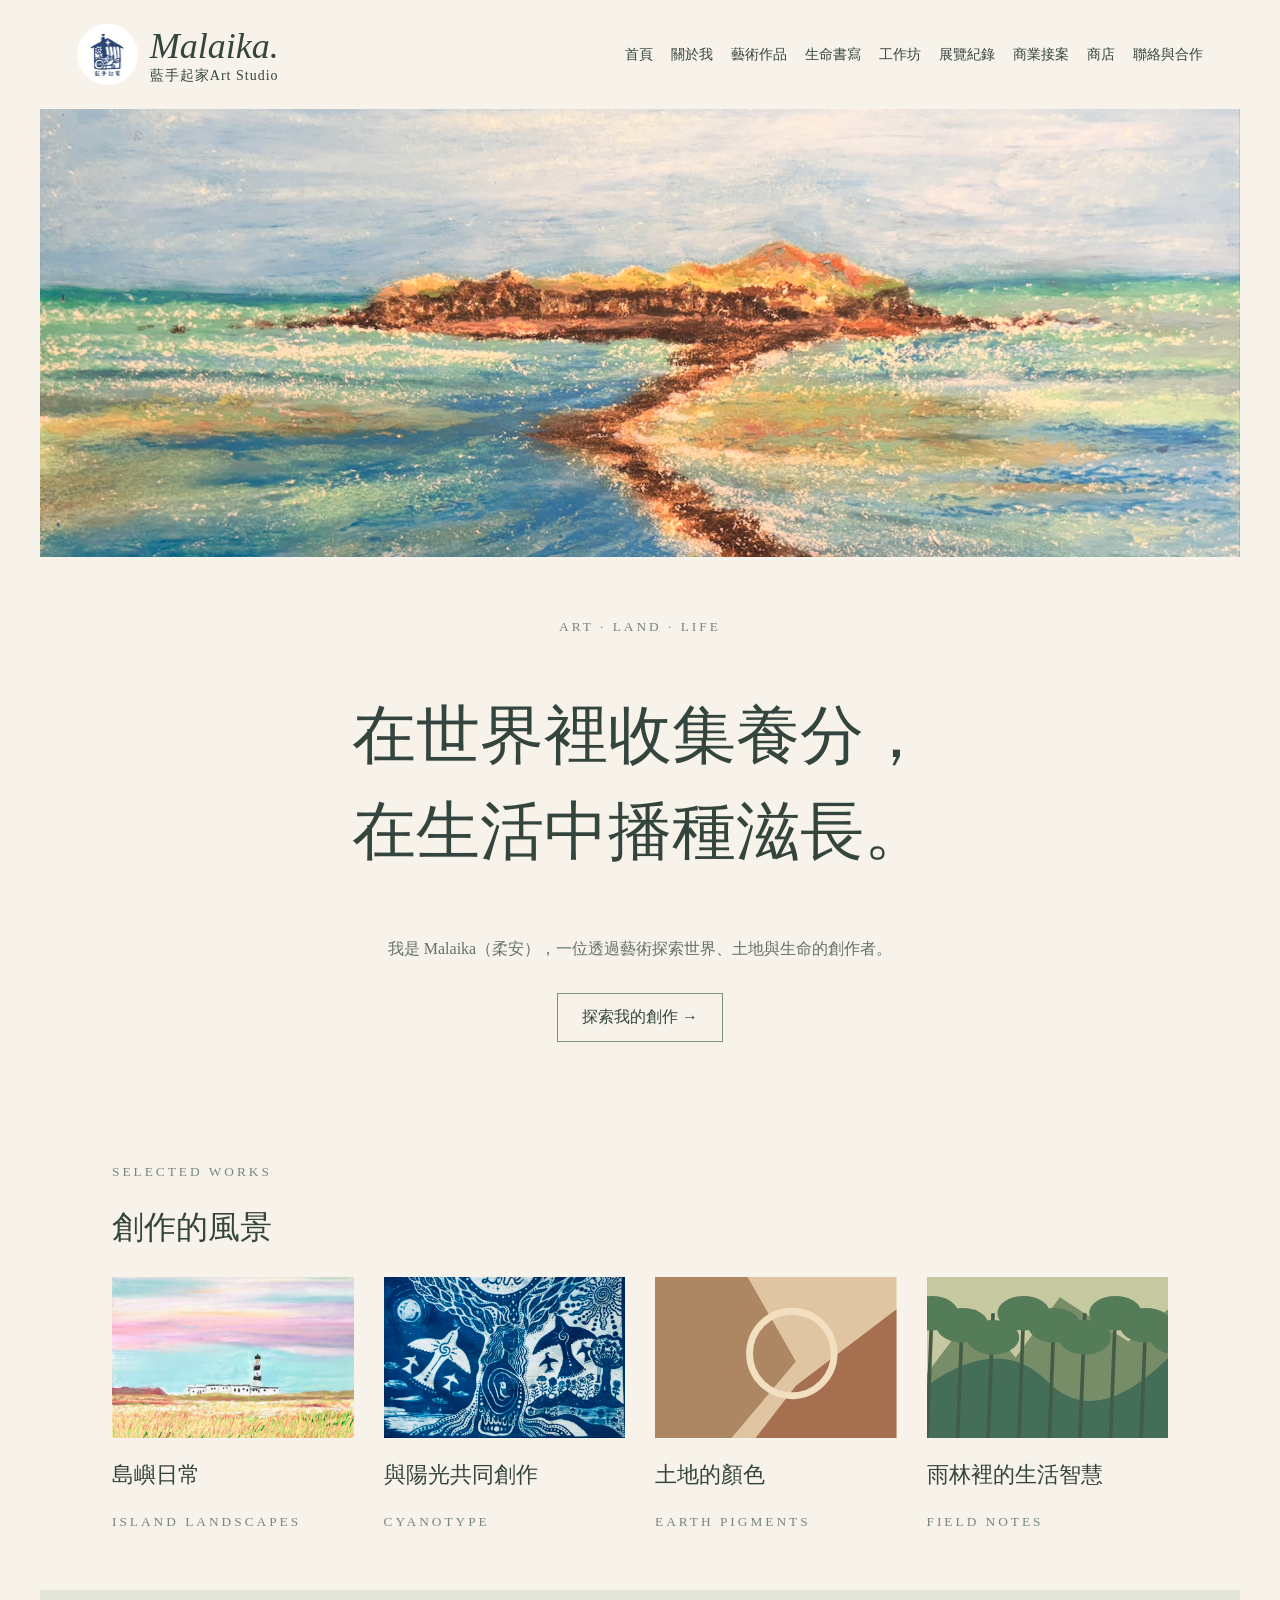
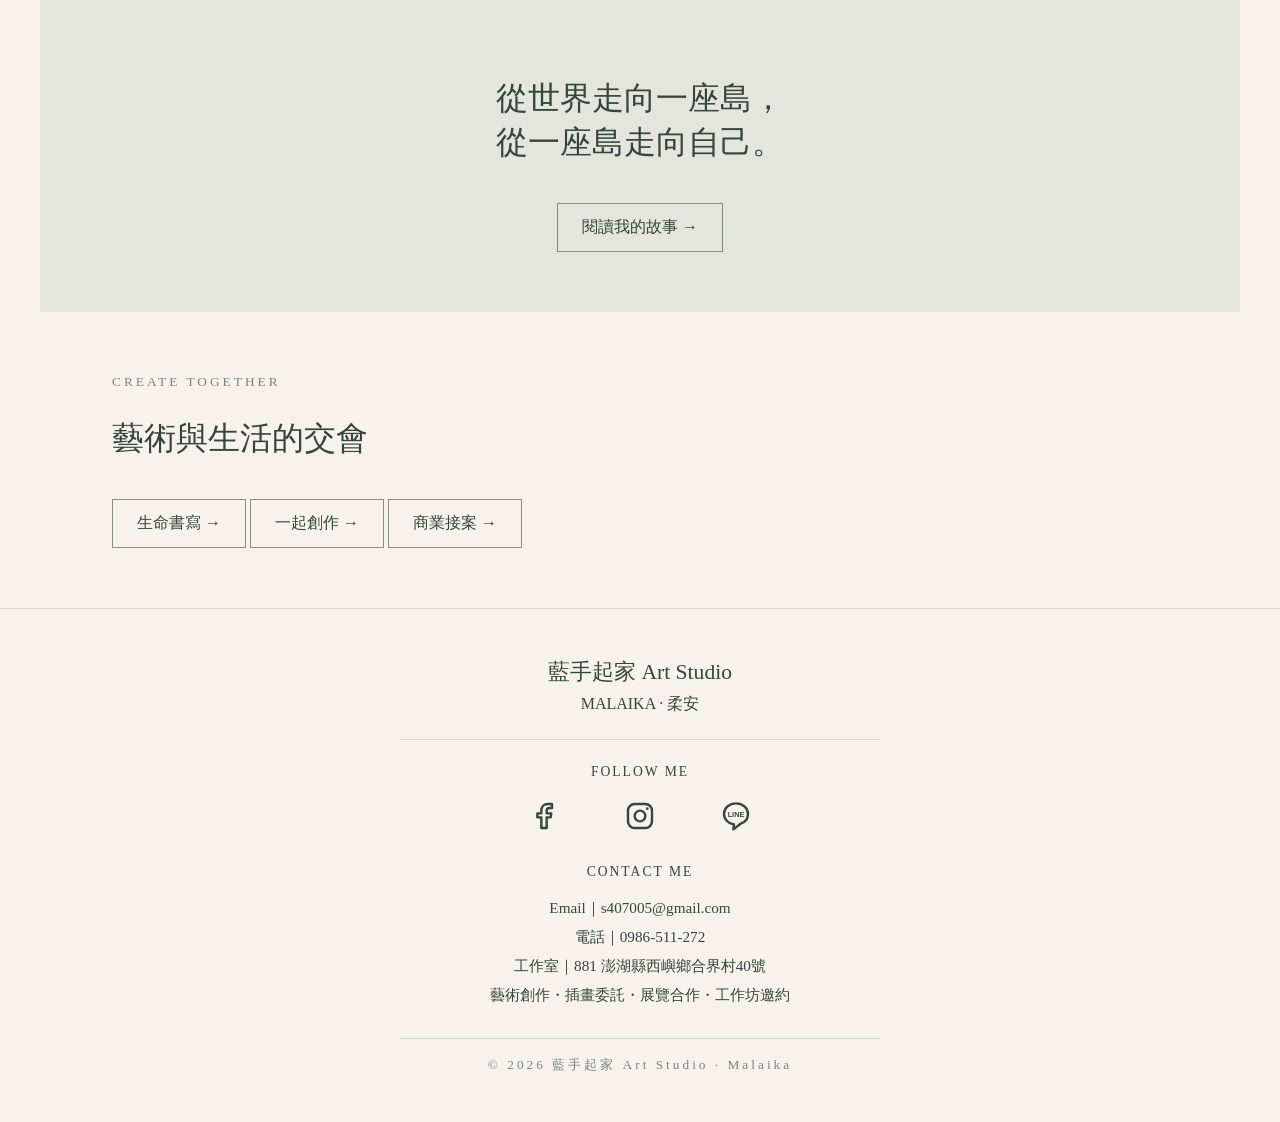
==== commit ab09e244: "Fix calendar JavaScript regex syntax that prevents site rendering" ====
--- a/index.html
+++ b/index.html
@@ -20,8 +20,8 @@
 function categoryPage(c){return '<section>'+btn('shop','返回商店')+' '+cartLink()+head('COLLECTION',esc(categoryTitle(c)))+'<p>'+esc(shopSeries[c]?.description||'')+'</p>'+'<div class="grid">'+shopList().filter(p=>(p.category||'其他商品')===c).map(p=>'<article><a href="#product-'+encodeURIComponent(p.id)+'">'+shopPhoto(p)+'<h3>'+esc(p.title)+'</h3></a><p>NT$ '+esc(p.price)+'</p>'+shopButton(p)+'</article>').join('')+'</div></section>'}
 function productNav(p){const list=shopList().filter(x=>x.category===p.category),i=list.findIndex(x=>x.id===p.id);const link=(x,label)=>x?'<a class="button" href="#product-'+encodeURIComponent(x.id)+'">'+label+'</a>':'<span aria-disabled="true" style="opacity:.35">'+label+'</span>';return '<nav aria-label="商品切換" style="display:flex;justify-content:space-between;align-items:center;gap:12px;margin:24px 0">'+link(list[i-1],'← 上一件')+'<span style="font-size:.9em">'+(i+1)+' / '+list.length+'</span>'+link(list[i+1],'下一件 →')+'</nav>'}
 function calendarPictures(p){return [{label:'封面',src:p.calendarCover||p.images?.[0]},...Array.from({length:12},(_,i)=>({label:(i+1)+'月',src:p['month'+(i+1)]})),...(p.images||[]).filter((x,i)=>p.calendarCover||i>0).map((src,i)=>({label:'商品照片 '+(i+1),src}))].filter(x=>x.src)}
-function calendarPage(p){const pics=calendarPictures(p),months=pics.filter(x=>/^\\d+月$/.test(x.label));return '<section>'+btn(categoryRoute(p.category),'返回商品系列')+' '+cartLink()+'<style>.cal-layout{display:grid;grid-template-columns:minmax(0,3fr) minmax(0,2fr);gap:32px;align-items:start}.cal-thumbs{display:flex;overflow-x:auto;gap:8px;padding:8px 0}.cal-thumbs button{flex:0 0 76px;background:transparent;border:1px solid #b5bcb2;color:inherit;padding:4px;cursor:pointer}.cal-thumbs button[aria-current=true]{border:2px solid #34483f}.cal-thumbs img{width:100%;height:76px;object-fit:contain}.cal-months{display:grid;grid-template-columns:repeat(3,minmax(0,1fr));gap:16px}.cal-months button{background:none;border:0;color:inherit;cursor:pointer}.cal-months img{width:100%;height:auto}.cal-main{width:100%;max-height:70vh;object-fit:contain;display:block;cursor:zoom-in}.cal-controls{display:flex;justify-content:space-between;align-items:center;gap:8px;margin:12px 0}@media(max-width:700px){.cal-layout{grid-template-columns:1fr}.cal-months{grid-template-columns:repeat(2,minmax(0,1fr))}}</style><div class="cal-layout"><div id="cal-gallery">'+(pics.length?'<div class="hero" id="cal-frame"><img id="cal-main" class="cal-main" src="'+img(pics[0].src)+'" alt="'+esc(pics[0].label)+'"></div><div class="cal-controls"><button class="button" id="cal-prev">←</button><span id="cal-counter"></span><button class="button" id="cal-next">→</button></div><button class="button" id="cal-full">全螢幕瀏覽</button><div class="cal-thumbs">'+pics.map((x,i)=>'<button data-cal="'+i+'"><img loading="lazy" src="'+img(x.src)+'" alt=""><span>'+esc(x.label)+'</span></button>').join('')+'</div>':'<p>月曆照片待上傳</p>')+'</div><div><h2>'+esc(p.title)+'</h2><p style="white-space:pre-wrap">'+esc(p.description)+'</p>'+[['尺寸',p.size],['材質',p.medium],['紙質',p.paper],['裝訂方式',p.binding]].filter(x=>x[1]).map(x=>'<p>'+x[0]+'：'+esc(x[1])+'</p>').join('')+'<h3>NT$ '+esc(p.price)+'</h3>'+shopButton(p)+'</div></div>'+(months.length?'<h2 style="text-align:center;margin-top:48px">一年十二景</h2><p style="text-align:center">12個月份，12幅島嶼風景</p><div class="cal-months">'+months.map(x=>'<button data-cal="'+pics.indexOf(x)+'" data-cal-scroll><img loading="lazy" src="'+img(x.src)+'" alt="'+esc(x.label)+'"><span>'+esc(x.label)+'</span></button>').join('')+'</div>':'')+'</section>'}
-function setupCalendar(p){const pics=calendarPictures(p),image=document.getElementById('cal-main');if(!image)return;let i=0,start=null;const prev=document.getElementById('cal-prev'),next=document.getElementById('cal-next');function show(n){i=Math.max(0,Math.min(pics.length-1,n));image.src=String(pics[i].src).replace(/^\\/images\\//,'images/');image.alt=pics[i].label;document.getElementById('cal-counter').textContent=pics[i].label+' · '+(i+1)+' / '+pics.length;prev.disabled=i===0;next.disabled=i===pics.length-1;document.querySelectorAll('.cal-thumbs [data-cal]').forEach(b=>b.setAttribute('aria-current',String(+b.dataset.cal===i)));}prev.onclick=()=>show(i-1);next.onclick=()=>show(i+1);document.querySelectorAll('[data-cal]').forEach(b=>b.onclick=()=>{show(+b.dataset.cal);if(b.hasAttribute('data-cal-scroll'))document.getElementById('cal-gallery').scrollIntoView({behavior:'smooth'})});image.addEventListener('touchstart',e=>{start=e.changedTouches[0].clientX},{passive:true});image.addEventListener('touchend',e=>{if(start!==null){const dx=e.changedTouches[0].clientX-start;if(Math.abs(dx)>45)show(i+(dx<0?1:-1));start=null}},{passive:true});setupArtworkZoom(image);document.getElementById('cal-full').onclick=()=>{const d=document.createElement('dialog'),close=document.createElement('button'),full=document.createElement('img');d.style.cssText='max-width:96vw;max-height:94vh;padding:12px;overflow:auto';close.textContent='關閉 ×';full.src=image.src;full.alt=image.alt;full.style.cssText='display:block;max-width:90vw;max-height:82vh;object-fit:contain';d.append(close,full);document.body.append(d);close.onclick=()=>d.close();d.addEventListener('close',()=>d.remove(),{once:true});d.showModal()};show(0)}
+function calendarPage(p){const pics=calendarPictures(p),months=pics.filter(x=>/^\d+月$/.test(x.label));return '<section>'+btn(categoryRoute(p.category),'返回商品系列')+' '+cartLink()+'<style>.cal-layout{display:grid;grid-template-columns:minmax(0,3fr) minmax(0,2fr);gap:32px;align-items:start}.cal-thumbs{display:flex;overflow-x:auto;gap:8px;padding:8px 0}.cal-thumbs button{flex:0 0 76px;background:transparent;border:1px solid #b5bcb2;color:inherit;padding:4px;cursor:pointer}.cal-thumbs button[aria-current=true]{border:2px solid #34483f}.cal-thumbs img{width:100%;height:76px;object-fit:contain}.cal-months{display:grid;grid-template-columns:repeat(3,minmax(0,1fr));gap:16px}.cal-months button{background:none;border:0;color:inherit;cursor:pointer}.cal-months img{width:100%;height:auto}.cal-main{width:100%;max-height:70vh;object-fit:contain;display:block;cursor:zoom-in}.cal-controls{display:flex;justify-content:space-between;align-items:center;gap:8px;margin:12px 0}@media(max-width:700px){.cal-layout{grid-template-columns:1fr}.cal-months{grid-template-columns:repeat(2,minmax(0,1fr))}}</style><div class="cal-layout"><div id="cal-gallery">'+(pics.length?'<div class="hero" id="cal-frame"><img id="cal-main" class="cal-main" src="'+img(pics[0].src)+'" alt="'+esc(pics[0].label)+'"></div><div class="cal-controls"><button class="button" id="cal-prev">←</button><span id="cal-counter"></span><button class="button" id="cal-next">→</button></div><button class="button" id="cal-full">全螢幕瀏覽</button><div class="cal-thumbs">'+pics.map((x,i)=>'<button data-cal="'+i+'"><img loading="lazy" src="'+img(x.src)+'" alt=""><span>'+esc(x.label)+'</span></button>').join('')+'</div>':'<p>月曆照片待上傳</p>')+'</div><div><h2>'+esc(p.title)+'</h2><p style="white-space:pre-wrap">'+esc(p.description)+'</p>'+[['尺寸',p.size],['材質',p.medium],['紙質',p.paper],['裝訂方式',p.binding]].filter(x=>x[1]).map(x=>'<p>'+x[0]+'：'+esc(x[1])+'</p>').join('')+'<h3>NT$ '+esc(p.price)+'</h3>'+shopButton(p)+'</div></div>'+(months.length?'<h2 style="text-align:center;margin-top:48px">一年十二景</h2><p style="text-align:center">12個月份，12幅島嶼風景</p><div class="cal-months">'+months.map(x=>'<button data-cal="'+pics.indexOf(x)+'" data-cal-scroll><img loading="lazy" src="'+img(x.src)+'" alt="'+esc(x.label)+'"><span>'+esc(x.label)+'</span></button>').join('')+'</div>':'')+'</section>'}
+function setupCalendar(p){const pics=calendarPictures(p),image=document.getElementById('cal-main');if(!image)return;let i=0,start=null;const prev=document.getElementById('cal-prev'),next=document.getElementById('cal-next');function show(n){i=Math.max(0,Math.min(pics.length-1,n));image.src=String(pics[i].src).replace(/^\/images\//,'images/');image.alt=pics[i].label;document.getElementById('cal-counter').textContent=pics[i].label+' · '+(i+1)+' / '+pics.length;prev.disabled=i===0;next.disabled=i===pics.length-1;document.querySelectorAll('.cal-thumbs [data-cal]').forEach(b=>b.setAttribute('aria-current',String(+b.dataset.cal===i)));}prev.onclick=()=>show(i-1);next.onclick=()=>show(i+1);document.querySelectorAll('[data-cal]').forEach(b=>b.onclick=()=>{show(+b.dataset.cal);if(b.hasAttribute('data-cal-scroll'))document.getElementById('cal-gallery').scrollIntoView({behavior:'smooth'})});image.addEventListener('touchstart',e=>{start=e.changedTouches[0].clientX},{passive:true});image.addEventListener('touchend',e=>{if(start!==null){const dx=e.changedTouches[0].clientX-start;if(Math.abs(dx)>45)show(i+(dx<0?1:-1));start=null}},{passive:true});setupArtworkZoom(image);document.getElementById('cal-full').onclick=()=>{const d=document.createElement('dialog'),close=document.createElement('button'),full=document.createElement('img');d.style.cssText='max-width:96vw;max-height:94vh;padding:12px;overflow:auto';close.textContent='關閉 ×';full.src=image.src;full.alt=image.alt;full.style.cssText='display:block;max-width:90vw;max-height:82vh;object-fit:contain';d.append(close,full);document.body.append(d);close.onclick=()=>d.close();d.addEventListener('close',()=>d.remove(),{once:true});d.showModal()};show(0)}
 function productPage(id){const p=shopList().find(p=>p.id===id);if(!p)return shopPage();if(p.category==='2027月曆')return calendarPage(p);return '<section>'+btn(categoryRoute(p.category||'其他商品'),'返回商品系列')+' '+cartLink()+productNav(p)+'<div class="hero">'+shopPhoto(p)+'</div>'+ (p.images||[]).slice(1).map(x=>'<img style="max-width:100%" src="'+img(x)+'" alt="'+esc(p.title)+'">').join('')+'<h2>'+esc(p.title)+'</h2><p>'+esc(p.description)+'</p>'+[['尺寸',p.size],['材質',p.medium],['紙質',p.paper]].filter(x=>x[1]).map(x=>'<p>'+x[0]+'：'+esc(x[1])+'</p>').join('')+'<h3>NT$ '+esc(p.price)+'</h3>'+shopButton(p)+productNav(p)+'</section>'}
 function cartPage(){const items=shopList().filter(p=>cart[p.id]>0),subtotal=items.reduce((n,p)=>n+p.price*cart[p.id],0);return '<section>'+head('CART','購物車')+btn('shop','繼續購物')+(items.length?items.map(p=>'<div class="entry"><h3>'+esc(p.title)+'</h3><p>NT$ '+esc(p.price)+' × '+esc(cart[p.id])+'</p><button class="button" data-minus="'+esc(p.id)+'">−</button> <button class="button" data-add="'+esc(p.id)+'">＋</button></div>').join('')+'<p>商品小計：NT$ '+subtotal+'</p><p>運費：NT$ 60</p><h3>合計：NT$ '+(subtotal+60)+'</h3><button class="button" disabled>綠界結帳（尚未開通）</button><p>目前尚未開放付款，購物車不會成立訂單。</p>':'<p>購物車目前沒有商品。</p>')+'</section>'}
 document.addEventListener('click',e=>{const b=e.target.closest('[data-add],[data-minus]');if(b)changeCart(b.dataset.add||b.dataset.minus,b.dataset.add?1:-1)});
